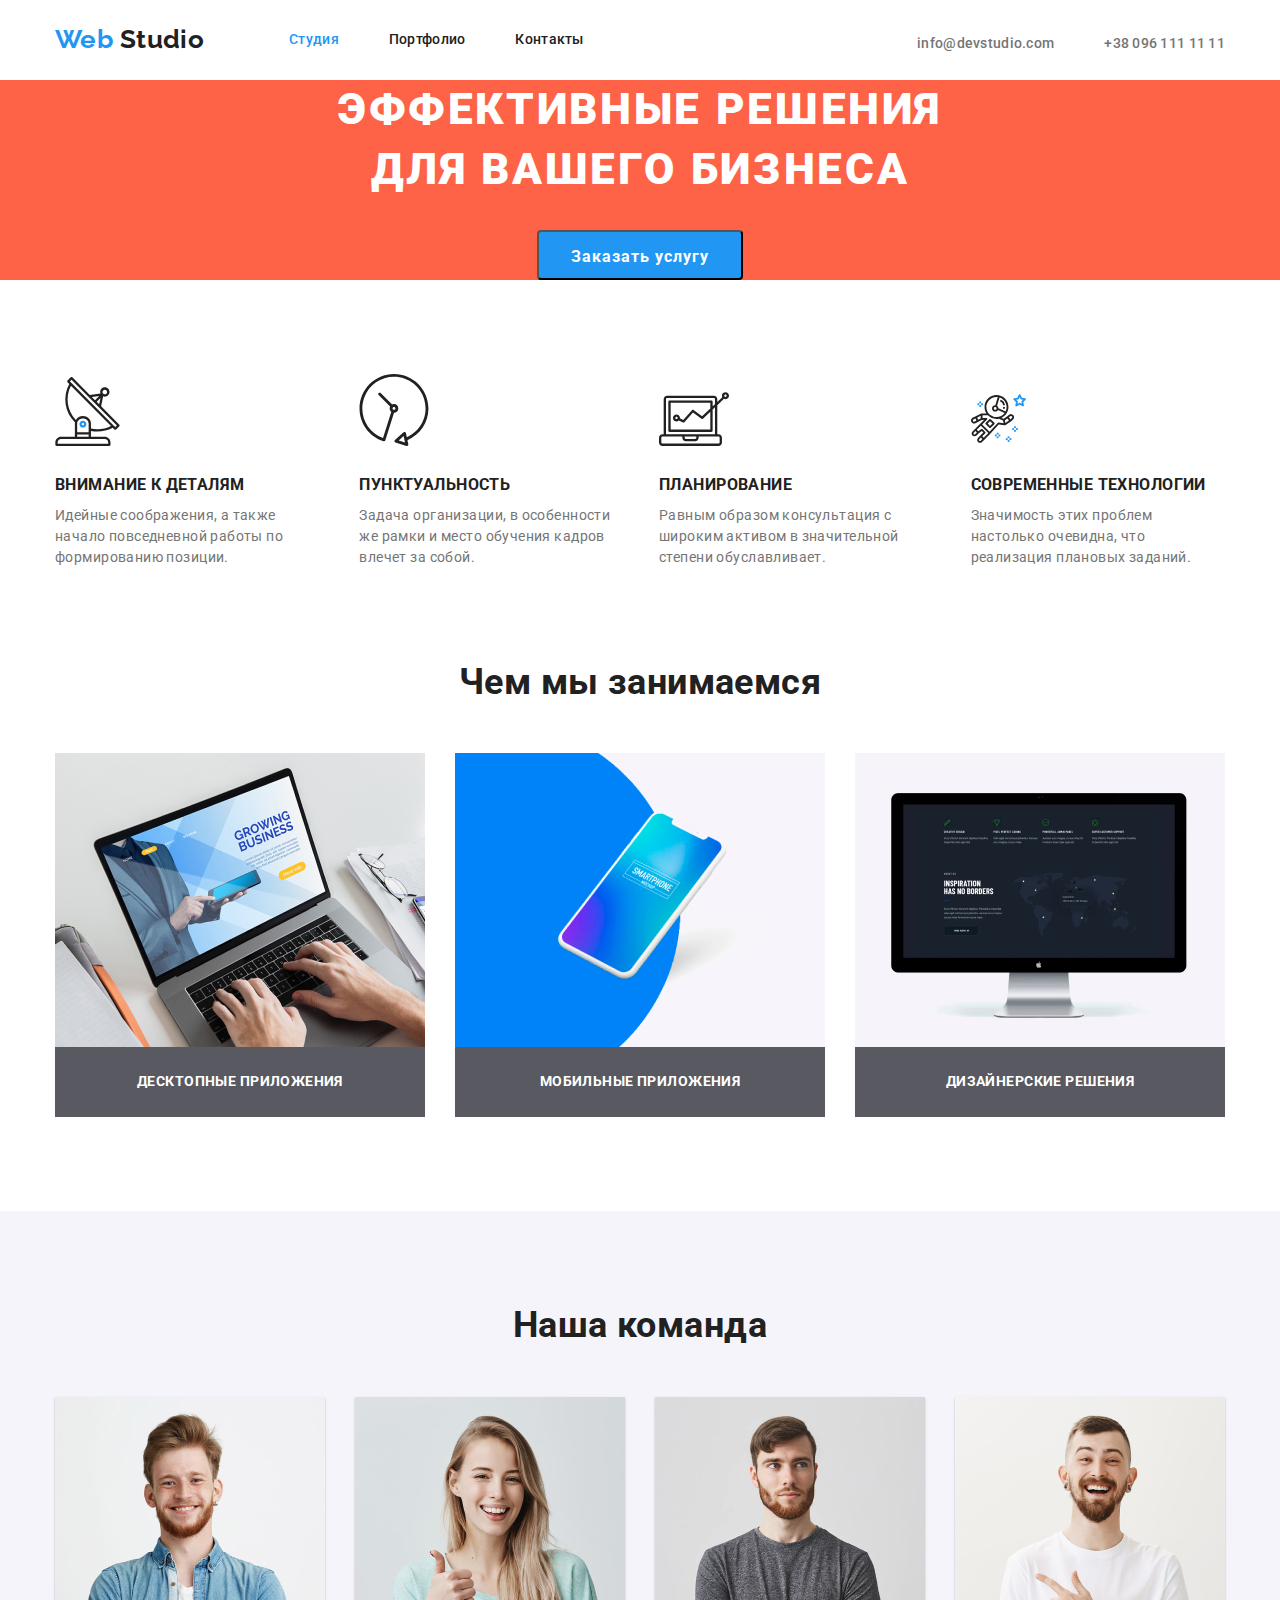
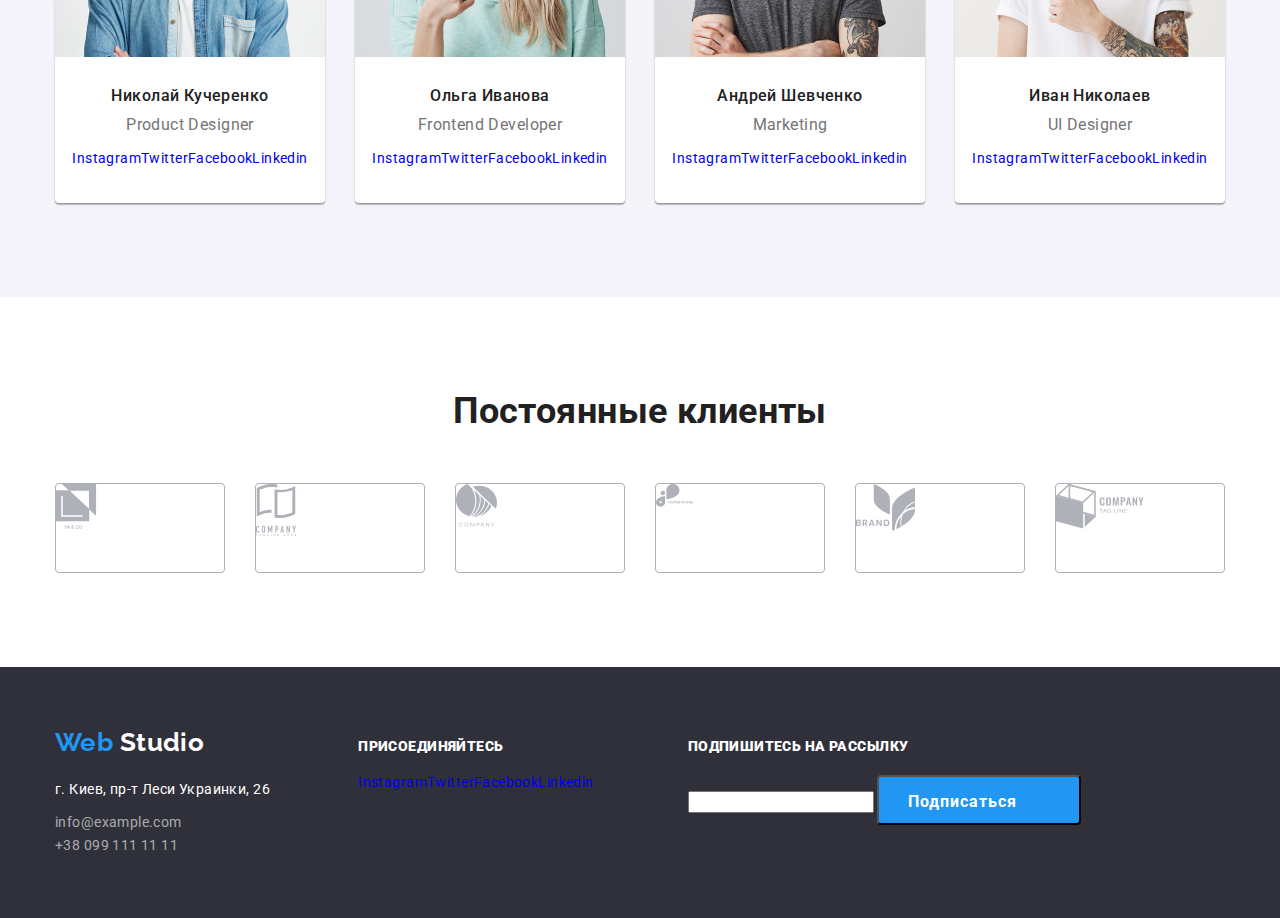
==== index.html @ 932d021e "proofs" ====
<!DOCTYPE html>
<html lang="ru">

<head>
    <meta charset="UTF-8">
    <meta name="viewport" content="width=device-width, initial-scale=1.0">
    <title>Студия</title>
    <link rel="stylesheet"
        href="https://fonts.googleapis.com/css2?family=Raleway:wght@700&family=Roboto:ital,wght@0,500;0,700;1,400&display=swap">
    <link rel="stylesheet"
        href="https://cdnjs.cloudflare.com/ajax/libs/modern-normalize/0.6.0/modern-normalize.min.css">
    <link rel="stylesheet" href="./css/style.css">

</head>

<body class="page">
    <header class="page-header">
        <div class="container main-nav">
            <nav class="page-nav">
                <a href="#" class="site-logo" lang="en">
                    <span class="site-logo-web">Web</span> Studio
                </a>
                <ul class="site-nav-list none-list">
                    <li class="site-nav-item">
                        <a href="#" class="site-nav-link current">Студия</a>
                    </li>
                    <li class="site-nav-item">
                        <a href="./portfolio.html" class="site-nav-link">Портфолио</a>
                    </li>
                    <li class="site-nav-item">
                        <a href="#" class="site-nav-link">Контакты</a>
                    </li>
                </ul>
            </nav>
            <ul class="site-navigation-contacts none-list">
                <li class="site-nav-contacts">
                    <a href="#" class="sn-contacts-link">info@devstudio.com</a>
                </li>
                <li class="site-nav-contacts">
                    <a href="#" class="sn-contacts-link">+38 096 111 11 11</a>
                </li>
            </ul>
        </div>
    </header>

    <main class="content">

        <!--Hero section-->
        <section class="hero">
            <h1 class="head-hero">
                Эффективные решения для вашего бизнеса
            </h1>
            <button class="btn">Заказать услугу</button>
        </section>

        <!--Features section-->
        <section class="features">
            <div class="container">
                <h2 class="visually-hidden">Наши приимущества</h2>
                <ul class="features-list none-list">
                    <li class="features-list-item">
                        <img src="./img-copy/antenna.svg" alt="Атенна" width="65" height="70">
                        <h3 class="features-title">Внимание к деталям</h3>
                        <p class="features-text">Идейные соображения, а также начало повседневной работы по формированию
                            позиции.</p>
                    </li>
                    <li class="features-list-item">
                        <img src="./img-copy/clock.svg" alt="Часы" width="70" height="70">
                        <h3 class="features-title">Пунктуальность</h3>
                        <p class="features-text">Задача организации, в особенности же рамки и место обучения кадров
                            влечет
                            за
                            собой.</p>
                    </li>
                    <li class="features-list-item">
                        <img src="./img-copy/comp.svg" alt="Компьютер" width="70" height="54">
                        <h3 class="features-title">Планирование</h3>
                        <p class="features-text">Равным образом консультация с широким активом в значительной степени
                            обуславливает.</p>
                    </li>
                    <li class="features-list-item">
                        <img src="./img-copy/astronaut.svg" alt="Aстронавт" width="55" height="60">
                        <h3 class="features-title">Современные технологии</h3>
                        <p class="features-text">Значимость этих проблем настолько очевидна, что реализация плановых
                            заданий.
                        </p>
                    </li>
                </ul>
            </div>
        </section>

        <!--Main content section-->
        <section class="main-content">
            <div class="container">
                <h2 class="head-title">Чем мы занимаемся</h2>
                <ul class="main-content-list none-list">
                    <li class="main-content-list-item">
                        <a href="#" class="main-content-link">
                            <img src="./img-copy/laptop.jpg" alt="Ноутбук" class="main-content-pic" height="294"
                                width="370">
                            <h3 class="main-content-title">Десктопные приложения</h3>
                        </a>
                    </li>
                    <li class="main-content-list-item">
                        <a href="#" class="main-content-link">
                            <img src="./img-copy/phone.jpg" alt="Телефон" class="main-content-pic" height="294"
                                width="370">
                            <h3 class="main-content-title">Мобильные приложения</h3>
                        </a>
                    </li>
                    <li class="main-content-list-item">
                        <a href="#" class="main-content-link">
                            <img src="./img-copy/display.jpg" alt="Монитор" class="main-content-pic" height="294"
                                width="370">
                            <h3 class="main-content-title">Дизайнерские решения</h3>
                        </a>
                    </li>
                </ul>
            </div>
        </section>

        <!--Team section-->
        <section class="team">
            <div class="container">
                <h2 class="head-title head-team">Наша команда</h2>
                <ul class="team-list none-list">
                    <li class="team-list-item">
                        <img src="./img-copy/nk.jpg" alt="Николай Кучеренко" height="260" width="270">
                        <div class="team-list-content">
                            <h3 class="team-list-name">Николай Кучеренко</h3>
                            <p lang="en" class="team-list-text">Product Designer</p>
                            <ul class="team-socials-list none-list">
                                <li class="team-socials-item">
                                    <a href="https://www.instagram.com/" class="team-social-link-item"
                                        aria-label="Ссылка на Instagram">Instagram</a>
                                </li>
                                <li class="team-socials-item">
                                    <a href="https://www.twitter.com/" class="team-social-link-item"
                                        aria-label="Ссылка на Twitter">Twitter</a>
                                </li>
                                <li class="team-socials-item">
                                    <a href="https://www.facebook.com/" class="team-social-link-item"
                                        aria-label="Ссылка на Facebook">Facebook</a>
                                </li>
                                <li class="team-socials-item">
                                    <a href="https://www.linkedin.com/" class="team-social-link-item"
                                        aria-label="Ссылка на Linkedin">Linkedin</a>
                                </li>
                            </ul>
                        </div>
                    </li>
                    <li class="team-list-item">
                        <img src="./img-copy/oi.jpg" alt="Ольга Иванова" height="260" width="270">
                        <div class="team-list-content">
                            <h3 class="team-list-name">Ольга Иванова</h3>
                            <p lang="en" class="team-list-text">Frontend Developer</p>
                            <ul class="team-socials-list none-list">
                                <li class="team-socials-item">
                                    <a href="https://www.instagram.com/" class="team-social-link-item"
                                        aria-label="Ссылка на Instagram">Instagram</a>
                                </li>
                                <li class="team-socials-item">
                                    <a href="https://www.twitter.com/" class="team-social-link-item"
                                        aria-label="Ссылка на Twitter">Twitter</a>
                                </li>
                                <li class="team-socials-item">
                                    <a href="https://www.facebook.com/" class="team-social-link-item"
                                        aria-label="Ссылка на Facebook">Facebook</a>
                                </li>
                                <li class="team-socials-item">
                                    <a href="https://www.linkedin.com/" class="team-social-link-item"
                                        aria-label="Ссылка на Linkedin">Linkedin</a>
                                </li>
                            </ul>
                        </div>
                    </li>
                    <li class="team-list-item">
                        <img src="./img-copy/ash.jpg" alt="Андрей Шевченко" height="260" width="270">
                        <div class="team-list-content">
                            <h3 class="team-list-name">Андрей Шевченко</h3>
                            <p lang="en" class="team-list-text">Marketing</p>
                            <ul class="team-socials-list none-list">
                                <li class="team-socials-item">
                                    <a href="https://www.instagram.com/" class="team-social-link-item"
                                        aria-label="Ссылка на Instagram">Instagram</a>
                                </li>
                                <li class="team-socials-item">
                                    <a href="https://www.twitter.com/" class="team-social-link-item"
                                        aria-label="Ссылка на Twitter">Twitter</a>
                                </li>
                                <li class="team-socials-item">
                                    <a href="https://www.facebook.com/" class="team-social-link-item"
                                        aria-label="Ссылка на Facebook">Facebook</a>
                                </li>
                                <li class="team-socials-item">
                                    <a href="https://www.linkedin.com/" class="team-social-link-item"
                                        aria-label="Ссылка на Linkedin">Linkedin</a>
                                </li>
                            </ul>
                        </div>
                    </li>
                    <li class="team-list-item">
                        <img src="./img-copy/in.jpg" alt="Иван Николаев" height="260" width="270">
                        <div class="team-list-content">
                            <h3 class="team-list-name">Иван Николаев</h3>
                            <p lang="en" class="team-list-text">UI Designer</p>
                            <ul class="team-socials-list none-list">
                                <li class="team-socials-item">
                                    <a href="https://www.instagram.com/" class="team-social-link-item"
                                        aria-label="Ссылка на Instagram">Instagram</a>
                                </li>
                                <li class="team-socials-item">
                                    <a href="https://www.twitter.com/" class="team-social-link-item"
                                        aria-label="Ссылка на Twitter">Twitter</a>
                                </li>
                                <li class="team-socials-item">
                                    <a href="https://www.facebook.com/" class="team-social-link-item"
                                        aria-label="Ссылка на Facebook">Facebook</a>
                                </li>
                                <li class="team-socials-item">
                                    <a href="https://www.linkedin.com/" class="team-social-link-item"
                                        aria-label="Ссылка на Linkedin">Linkedin</a>
                                </li>
                            </ul>
                        </div>
                    </li>
                </ul>
            </div>
        </section>

        <section class="customers">
            <div class="container">
                <h2 class="head-title">Постоянные клиенты</h2>
                <ul class="customers-list none-list">
                    <li class="customers-list-item">
                        <a href="#" class="customers-list-link">
                            <img src="./img-copy/logo_square.svg" alt="Логотип компании-1" height="49" width="44">
                        </a>
                    </li>
                    <li class="customers-list-item">
                        <a href="#" class="customers-list-link">
                            <img src="./img-copy/logo_book.svg" alt="Логотип компании-2" height="52" width="40">
                        </a>
                    </li>
                    <li class="customers-list-item">
                        <a href="#" class="customers-list-link">
                            <img src="./img-copy/logo_cube.svg" alt="Логотип компании-3" height="42" width="41">
                        </a>
                    </li>
                    <li class="customers-list-item">
                        <a href="#" class="customers-list-link">
                            <img src="./img-copy/logo_drop.svg" alt="Логотип компании-4" height="49" width="44">
                        </a>
                    </li>
                    <li class="customers-list-item">
                        <a href="#" class="customers-list-link">
                            <img src="./img-copy/logo_leaf.svg" alt="Логотип компании-5" height="47" width="59">
                        </a>
                    </li>
                    <li class="customers-list-item">
                        <a href="#" class="customers-list-link">
                            <img src="./img-copy/logo_geo.svg" alt="Логотип компании-6" height="45" width="88">
                        </a>
                    </li>
                </ul>
            </div>
        </section>
    </main>

    <footer class="page-footer">
        <div class="container main-footer">
            <div class="footer-contacts">
                <a href="#" class="site-logo bottom" lang="en">
                    <span class="site-logo-web">Web</span> Studio
                </a>
                <address lang="ru">
                    <p class="adress-street">
                        г. Киев, пр-т Леси Украинки, 26 <br>
                    </p>
                    <p class="address-contacts">
                        info@example.com <br>
                        +38 099 111 11 11 <br>
                    </p>
                </address>
            </div>

            <div class="footer-socials">
                <p class="footer-text">
                    <b>Присоединяйтесь</b>
                </p>
                <ul class="footer-socials-list none-list">
                    <li class="team-socials-item">
                        <a href="https://www.instagram.com/" class="footer-social-link-item"
                            aria-label=" Ссылка на Instagram">Instagram</a>
                    </li>
                    <li class="team-socials-item">
                        <a href="https://www.twitter.com/" class="footer-social-link-item"
                            aria-label="Ссылка на Twitter">Twitter</a>
                    </li>
                    <li class="team-socials-item">
                        <a href="https://www.facebook.com/" class="footer-social-link-item"
                            aria-label="Ссылка на Facebook">Facebook</a>
                    </li>
                    <li class="team-socials-item">
                        <a href="https://www.linkedin.com/" class="footer-social-link-item"
                            aria-label="Ссылка на Linkedin">Linkedin</a>
                    </li>
                </ul>
            </div>

            <div class="Sign-up">
                <p class="footer-text">
                    <b>Подпишитесь на рассылку</b>
                </p>
                <form action="mail.php">
                    <input type="text" name="E-mail" id="E-mail">
                    <button class="button-sign-up btn">Подписаться</button>
                    <!-- <input type="submit" class="form-text" value="Подписаться"> -->
                </form>
            </div>
        </div>
    </footer>
</body>

</html>
---- css/style.css ----
:root {
--hover-color: #2196F3;
--accent-color:  #FFFFFF;
--primary-text-color: #212121;
--secondary-text-color:#FFFFFF;
--text-color: #757575;
}

body {
color: #212121;
font-family: Roboto, sans-serif;
font-style: normal;
font-size: 14px;
letter-spacing: 0.03em;
line-height: 1.14;
background-color: var(--accent-color);
}

.container {
    padding-left: 15px;
    padding-right: 15px;
    width: 1200px;
    margin: 0 auto;
}

.none-list {
    list-style: none;
    padding: 0;
    margin: 0;
}

p {
    margin: 0;
    padding: 0;
}

img {
    max-width: 100%;
    height: auto;
    display: block;
}

.visually-hidden:not(:focus):not(:active),
input[type="checkbox"].visually-hidden,
input[type="radio"].visually-hidden {
    position: absolute;

    width: 1px;
    height: 1px;
    margin: -1px;
    border: 0;
    padding: 0;

    /* white-space: nowrap;

    clip-path: inset (100%);
    clip: rect(0 0 0 0);
    overflow: hidden; */
    clip:rect(0 0 0 0);
    overflow: hidden;
}

/* Site nav */

.page-header a {
    text-decoration: none;
}

/* .page-nav a{
text-decoration: none;
} */

/* .site-navigation-contacts a{
text-decoration: none;
} */

.site-logo {
display: block;
margin-right: 85px;
/* padding-top: 24px;
padding-bottom: 25px; */

text-decoration: none;
font-family: Raleway, sans-serif;
font-weight: 700;
font-size: 26px;
line-height: 1.2;
color: var(--primary-text-color);
}

.site-logo-web {
color: #2196F3;  
}

.site-nav-item a{
color: var(--primary-text-color); 
font-weight: 500;
letter-spacing: 0.02em;
}

.site-nav-link:hover, 
.site-nav-link:focus {
color: var(--hover-color);
}

.site-nav-list .site-nav-link.current { 
color: var(--hover-color);
}

.site-nav-contacts a {
font-weight: 500;
color: var(--text-color);
letter-spacing: 0.02em;
}

.sn-contacts-link:hover,
.sn-contacts-link:focus {
color: var(--hover-color);
}


.site-nav-list li {
    margin-right: 50px;
}

.site-nav-link  {
    display: block;
    padding-top: 32px;
    padding-bottom: 32px;
}


.site-nav-contacts + .site-nav-contacts {
    margin-left: 50px;
}

.site-nav-list {
    display: flex;
    align-items: center;
}

.site-navigation-contacts {
    display: flex;
    margin-left: auto;
    align-items: center;
}

.page-nav {
    display: flex;
    align-items: center;
}

.main-nav {
display: flex;
align-items: baseline;
}

/* Section Hero */

.head-hero {
width: 696px;
height: 120px;
margin: 0 auto 30px; 

font-weight: 900;
font-size: 44px;
line-height: 1.36;
text-align: center;
text-transform: uppercase;
letter-spacing: 0.06em;
color: var(--secondary-text-color);
}

.hero {
background-color: tomato;
text-align: center;
}


.btn {
min-width: 200px;
height: 50px;
padding: 10px 32px;
display: inline-block;

color: var(--secondary-text-color);
font-weight: 700;
font-size: 16px;
line-height: 1.86;
text-align: center;
letter-spacing: 0.06em;

border-radius: 4px;
background-color: var(--hover-color);
}

.button-sign-up {
padding: 10px 62px 10px 29px;
}

/* Features section */

.features {
    padding-bottom: 94px;
    padding-top: 94px;
}


.features-list-item {
width: calc((100%-60px)/4);
margin-right: 30px;
}

.features-list {
    display: flex;
    align-items: baseline;
    /* justify-content: space-between; */
}

.features-title {
font-weight: 700;
/* line-height: 1.14; */
text-transform: uppercase;
/* color: var(--primary-text-color); */
margin: 30px 0 10px;
}

.features-text {
line-height: 1.5;
color: var(--text-color);
margin: 0;
}

/* Main-content section */

.main-content {
    padding-bottom:  94px ;
}

.main-content-list {
    display: flex;
    /* justify-content: space-between; */
}


.main-content-list-item {
/* width: 370px; */
width: calc((100%-60px)/3);
margin-right: 30px;
} 

.features-list-item:last-child,
.main-content-list-item:last-child,
.team-list-item:last-child,
/* .customers-list-item:last-child, */
.site-nav-item:last-child {
margin-right: 0;
}

.head-title {
margin: 0 auto 50px;

font-weight: 700;
font-size: 36px;
line-height: 1.16;
text-align: center;
}

.main-content-title {
margin: 0 auto;
padding-top: 27px;
padding-bottom: 27px;

font-size: 14px;
font-weight: 700;
text-align: center;
text-transform: uppercase;
color: var(--secondary-text-color);

background-color: rgba(47, 48, 58, 0.8);
}

.main-content-link {
text-decoration: none;
display: inline-block;
}

/* Section team */

.team {
    padding-top: 94px;
    padding-bottom: 94px;

    background-color: #F5F4FA;
}


.team-list {
    display: flex;
    /* justify-content: space-between; */
}



.team-social-link-item {
text-decoration: none;
}

.team-list-content {
    padding-top: 30px; 
    padding-bottom: 36px; 
} 

.team-list-name {
margin: 0;
margin-bottom: 10px;

font-weight: 500;
font-size: 16px;
line-height: 1.18;
color: var(--primary-text-color);
}

.team-list-text {
margin: 10px auto 16px;

font-size: 16px;
line-height: 1.18;
color: var(--text-color);
}

.team-social-link-item:hover,
.team-social-link-item:focus {
background-color: var(--hover-color);
}

.team-list-item {
box-sizing: border-box;
width: calc((100%-90px)/4);
margin-right: 30px;
/* width: 270px; */

border-radius: 0px 0px 4px 4px;
box-shadow: 0px 2px 1px rgba(0, 0, 0, 0.2), 0px 1px 1px rgba(0, 0, 0, 0.14), 0px 1px 3px rgba(0, 0, 0, 0.12);
background-color: var(--accent-color);
text-align: center;
}

.team-socials-list {
    display: flex;
    justify-content: center;
}

/* Section customers*/

.customers {
    padding-bottom: 94px;
    padding-top: 94px;
}

.customers-list {
    display: flex;
    align-items: center;
    justify-content: space-between;
}

.customers-list-item {
    width:170px;
    height: 90px;
    border-radius: 4px;
    border: 1px solid #AFB1B8;
    /* margin-right: 30px; */
}


.customers-list-link:hover,
.customers-list-link:focus {
background-color: var(--hover-color);
}

/* Footer*/

.footer-contacts {
    margin-right: 69px;
    display: flex;
    flex-direction: column;
}


.main-footer.container {
    display: flex;
    align-items: baseline;
    /* justify-content: space-between; */
    padding-top: 60px;
    padding-bottom: 60px;
}

footer {
background-color:#2F303A;
}

.site-logo.bottom {
display: block;
margin-bottom: 20px;
padding: 0;

color: var(--secondary-text-color);
}

.adress-street {
margin-bottom: 9px;

font-style: normal;
font-weight: 400;
line-height: 1.7;
color: var(--secondary-text-color);
}

.address-contacts {
font-style: normal;
font-weight: 400;
line-height: 1.7;
color: rgba(255, 255, 255, 0.6);
}

.footer-socials {
margin-right: 94px;
}

.footer-socials-list a {
text-decoration: none;
}

.footer-socials-list {
    display: flex;
    justify-content: space-between;
}

.footer-social-link-item:hover,
.footer-social-link-item:focus {
background-color: var(--hover-color);
}

.footer-text {
margin-bottom: 20px;

font-weight: 700;
text-transform: uppercase;
color: var(--secondary-text-color);
}


.form-text {
font-weight: 700;
font-size: 16px;
line-height: 1.86;
letter-spacing: 0.06em;
color: var(--secondary-text-color);
}

.sign-up {
margin-top: 72px;
margin-bottom: 94px;
margin-right: 216px;
}

/* PORTFOLIO PAGE */

/*port-menu section*/

.port-content {
    padding-top: 94px;
    padding-bottom: 94px;
}

.port-menu-list {
    /* padding-bottom: 16px; */
    margin-bottom: 50px;
    display: flex;
    justify-content: center;
}


button {
min-width: 73px;
padding: 6px 22px;

font-family: inherit;
font-weight: 500;
font-size: 16px;
line-height: 1.62;
text-align: center;
color: var(--primary-text-color);
background-color: #F5F4FA;
letter-spacing: 0.03em;
}

.port-menu-list-item {
margin-right: 8px;
}

.port-menu-list-item:last-child {
    margin-right: 0;
}


button:hover,
button:focus {
background-color: var(--hover-color);
color: var(--secondary-text-color);
cursor: pointer; 
}

.example-list {
display: flex;
flex-wrap: wrap;
/* margin: -15px; */
}

.example-list-item:nth-child(3n+3) {
margin-right: 0;
}

.example-list-item.example-list-content{
width: calc((100%-60px)/3);
}

.example-list-item {
    /* width: 370px; */
margin-right: 30px;
margin-bottom: 30px;

background: var(--accent-color);
overflow: hidden;   
}

.example-list-item:nth-last-child(-n+3) {
margin-bottom: 0;
}

.example-list a {
display: block;
text-decoration: none;
}


.example-list-content {
padding: 20px 24px;
border-bottom: 1px solid #EEEEEE;
border-right: 1px solid #EEEEEE;
border-left: 1px solid #EEEEEE;
box-shadow: 1px 4px 6px rgba(0, 0, 0, 0.16), 0px 4px 4px rgba(0, 0, 0, 0.06), 0px 1px 1px rgba(0, 0, 0, 0.12);
}

.example-list-title {
margin: 0 0 4px 0;

font-weight: 700;
font-size: 18px;
line-height: 2;
letter-spacing: 0.06em;
color: var(--primary-text-color);
}

.example-list-text {
font-size: 16px;
line-height: 1.88;
color: var(--text-color);
}

.animation {
font-size: 18px;
line-height: 1.56;
color: #FFFFFF;
background-color: rgba(33, 150, 243, 0.9);
}

/* .example-list-item:hover .example-list-title {
color: rgba(33, 150, 243, 0.9);
} */
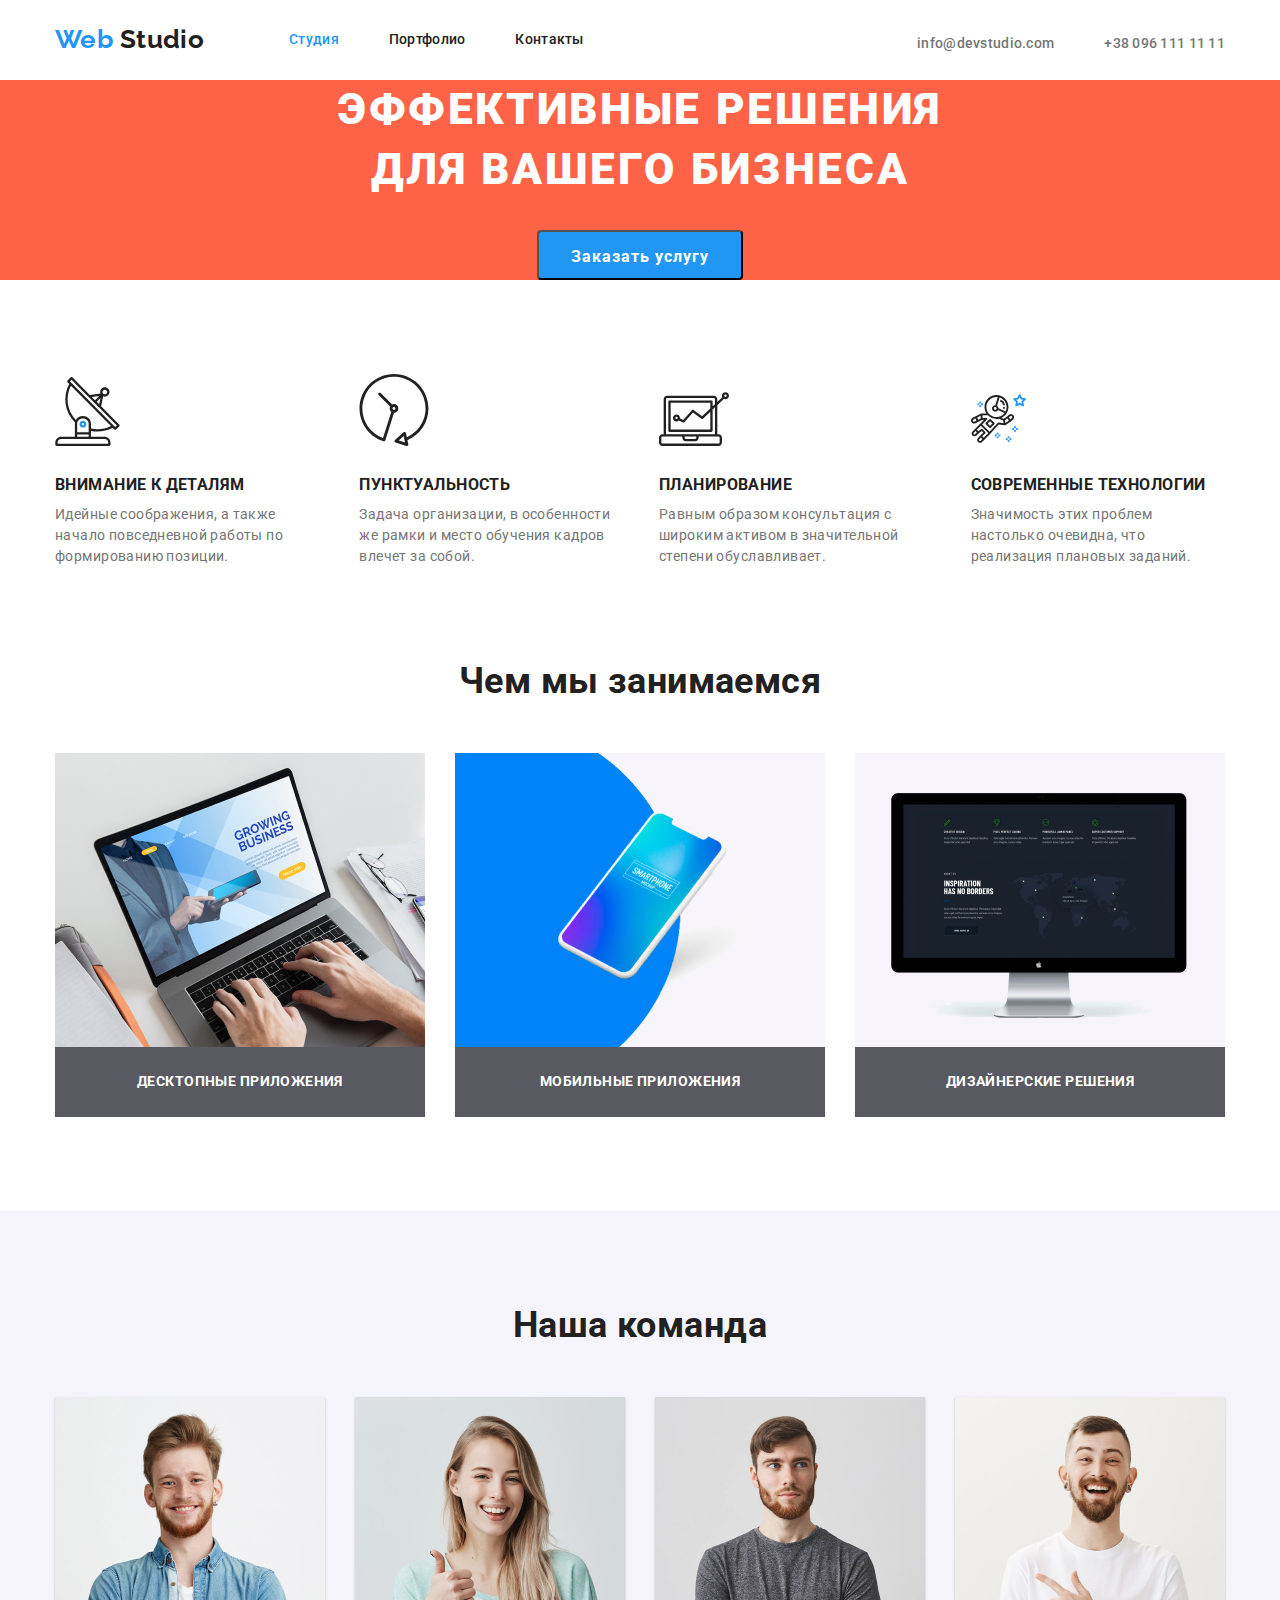
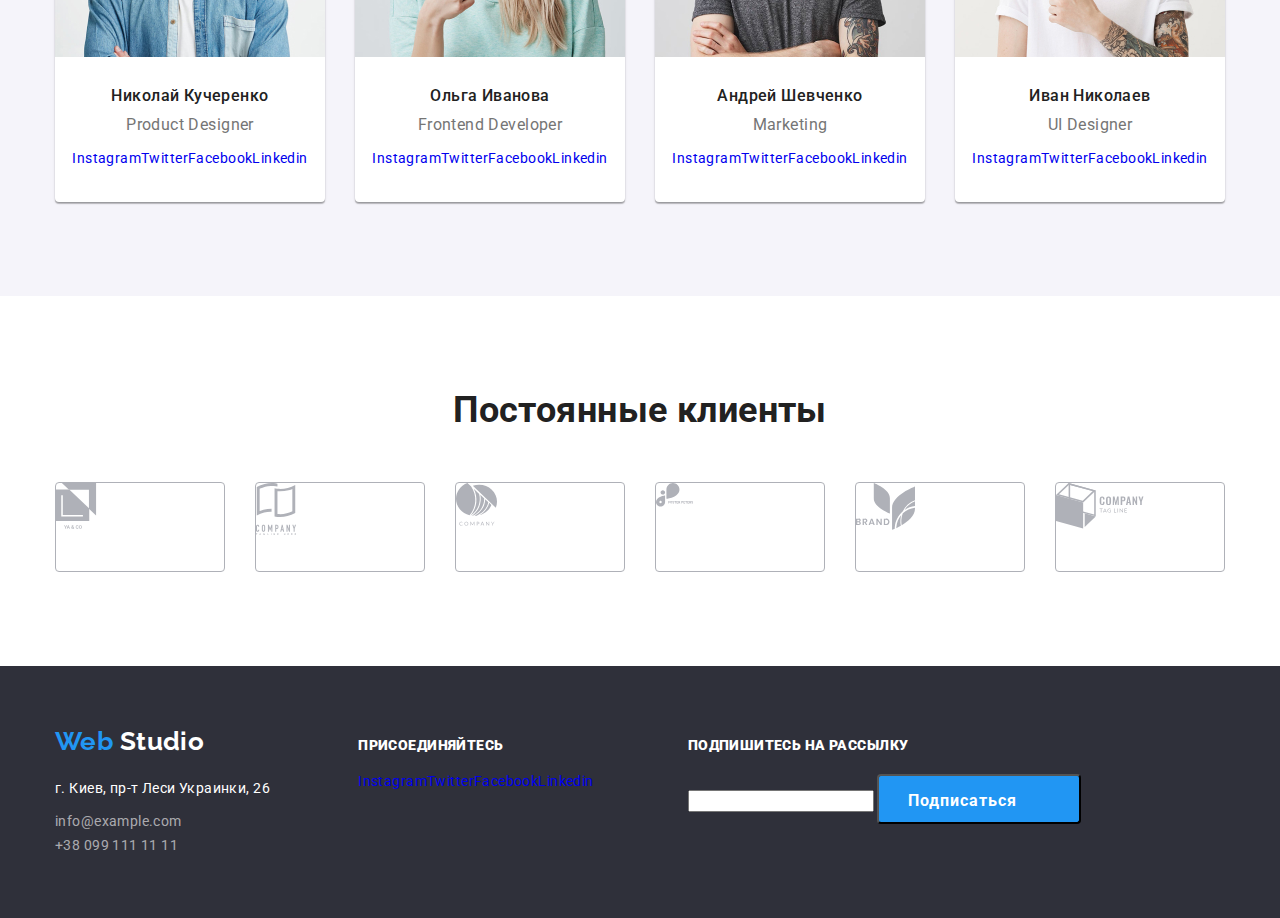
==== commit 1da20a63: "new" ====
--- a/index.html
+++ b/index.html
@@ -54,7 +54,7 @@
         </section>
 
         <!--Features section-->
-        <section class="features">
+        <section class="section">
             <div class="container">
                 <h2 class="visually-hidden">Наши приимущества</h2>
                 <ul class="features-list none-list">
@@ -90,7 +90,7 @@
         </section>
 
         <!--Main content section-->
-        <section class="main-content">
+        <section class="section main-content">
             <div class="container">
                 <h2 class="head-title">Чем мы занимаемся</h2>
                 <ul class="main-content-list none-list">
@@ -120,7 +120,7 @@
         </section>
 
         <!--Team section-->
-        <section class="team">
+        <section class="team section">
             <div class="container">
                 <h2 class="head-title head-team">Наша команда</h2>
                 <ul class="team-list none-list">
@@ -228,7 +228,7 @@
             </div>
         </section>
 
-        <section class="customers">
+        <section class="section">
             <div class="container">
                 <h2 class="head-title">Постоянные клиенты</h2>
                 <ul class="customers-list none-list">
--- a/css/style.css
+++ b/css/style.css
@@ -160,7 +160,7 @@
 
 .head-hero {
 width: 696px;
-height: 120px;
+/* height: 120px; */
 margin: 0 auto 30px; 
 
 font-weight: 900;
@@ -201,7 +201,7 @@
 
 /* Features section */
 
-.features {
+.section {
     padding-bottom: 94px;
     padding-top: 94px;
 }
@@ -234,8 +234,8 @@
 
 /* Main-content section */
 
-.main-content {
-    padding-bottom:  94px ;
+.section.main-content {
+    padding-top: 0; 
 }
 
 .main-content-list {
@@ -288,10 +288,7 @@
 
 /* Section team */
 
-.team {
-    padding-top: 94px;
-    padding-bottom: 94px;
-
+.team.section {
     background-color: #F5F4FA;
 }
 
@@ -323,7 +320,7 @@
 }
 
 .team-list-text {
-margin: 10px auto 16px;
+margin-bottom:  16px;
 
 font-size: 16px;
 line-height: 1.18;
@@ -469,11 +466,6 @@
 
 /*port-menu section*/
 
-.port-content {
-    padding-top: 94px;
-    padding-bottom: 94px;
-}
-
 .port-menu-list {
     /* padding-bottom: 16px; */
     margin-bottom: 50px;
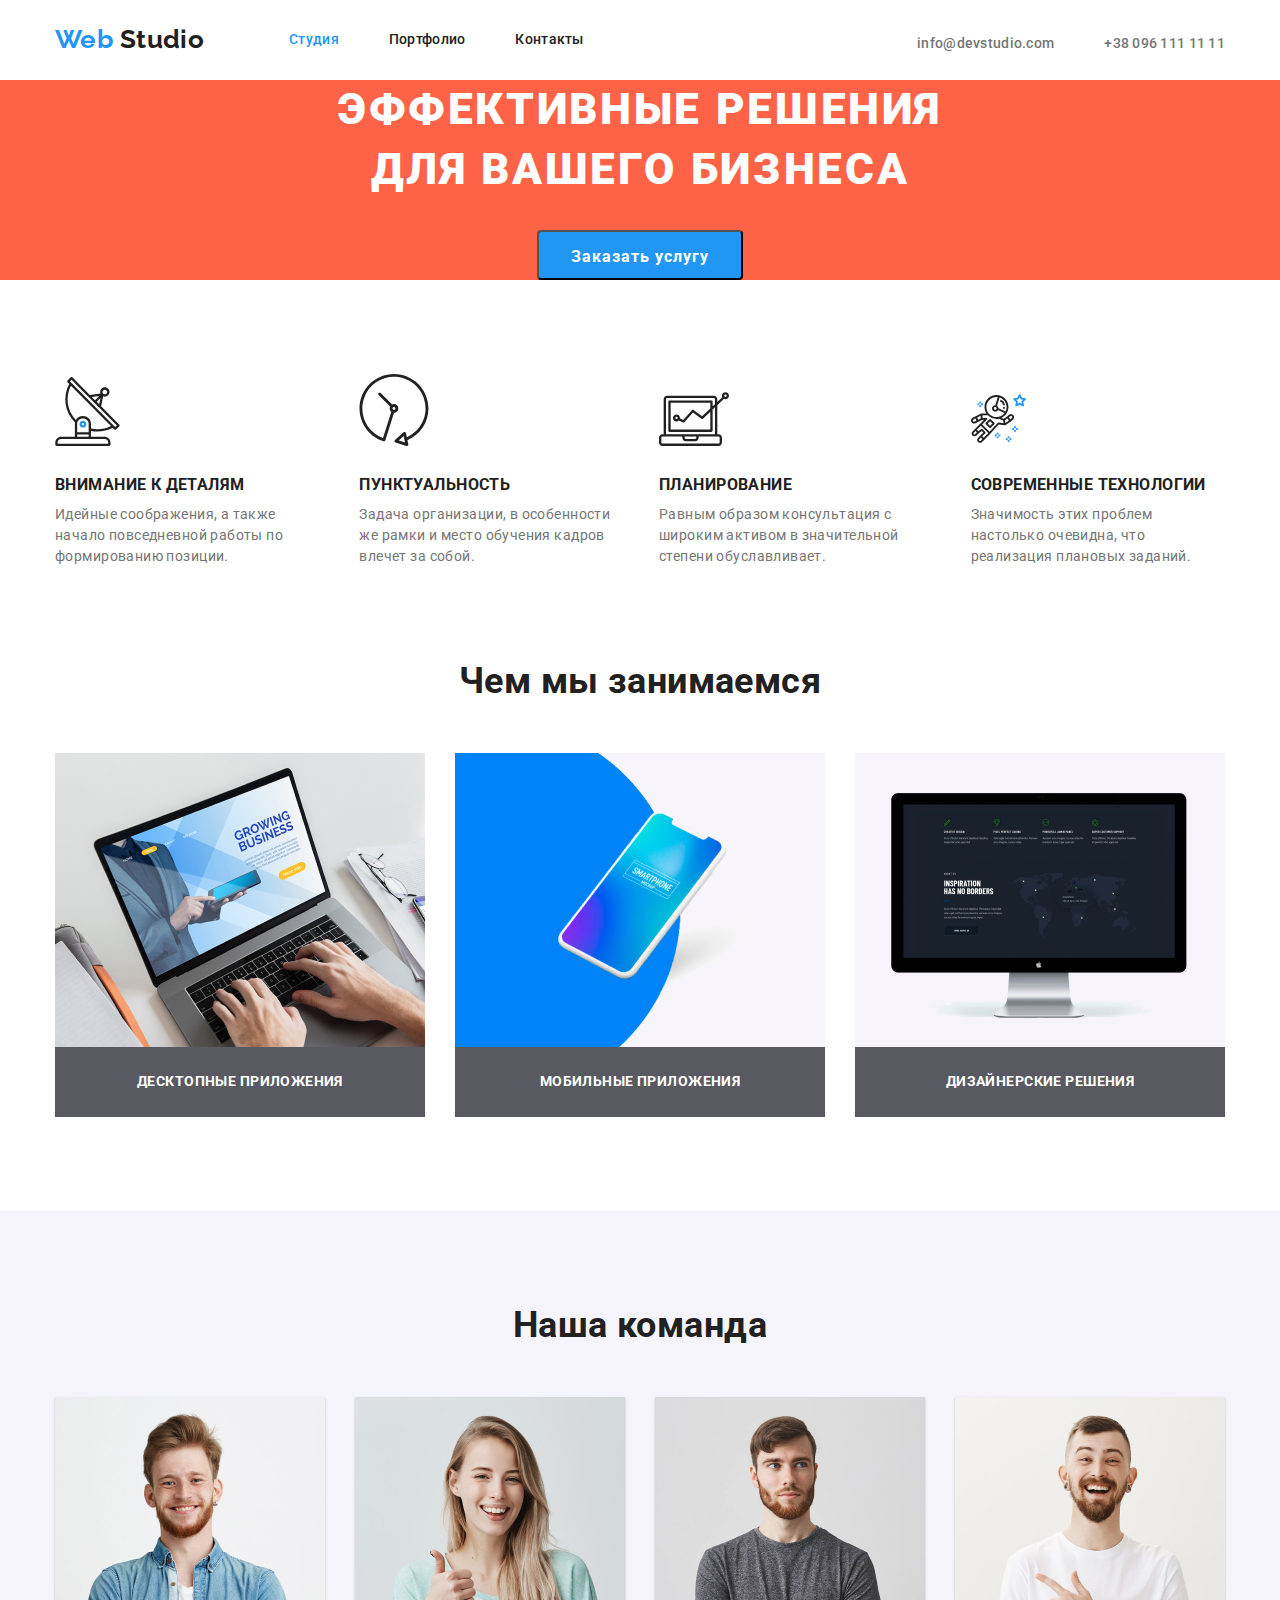
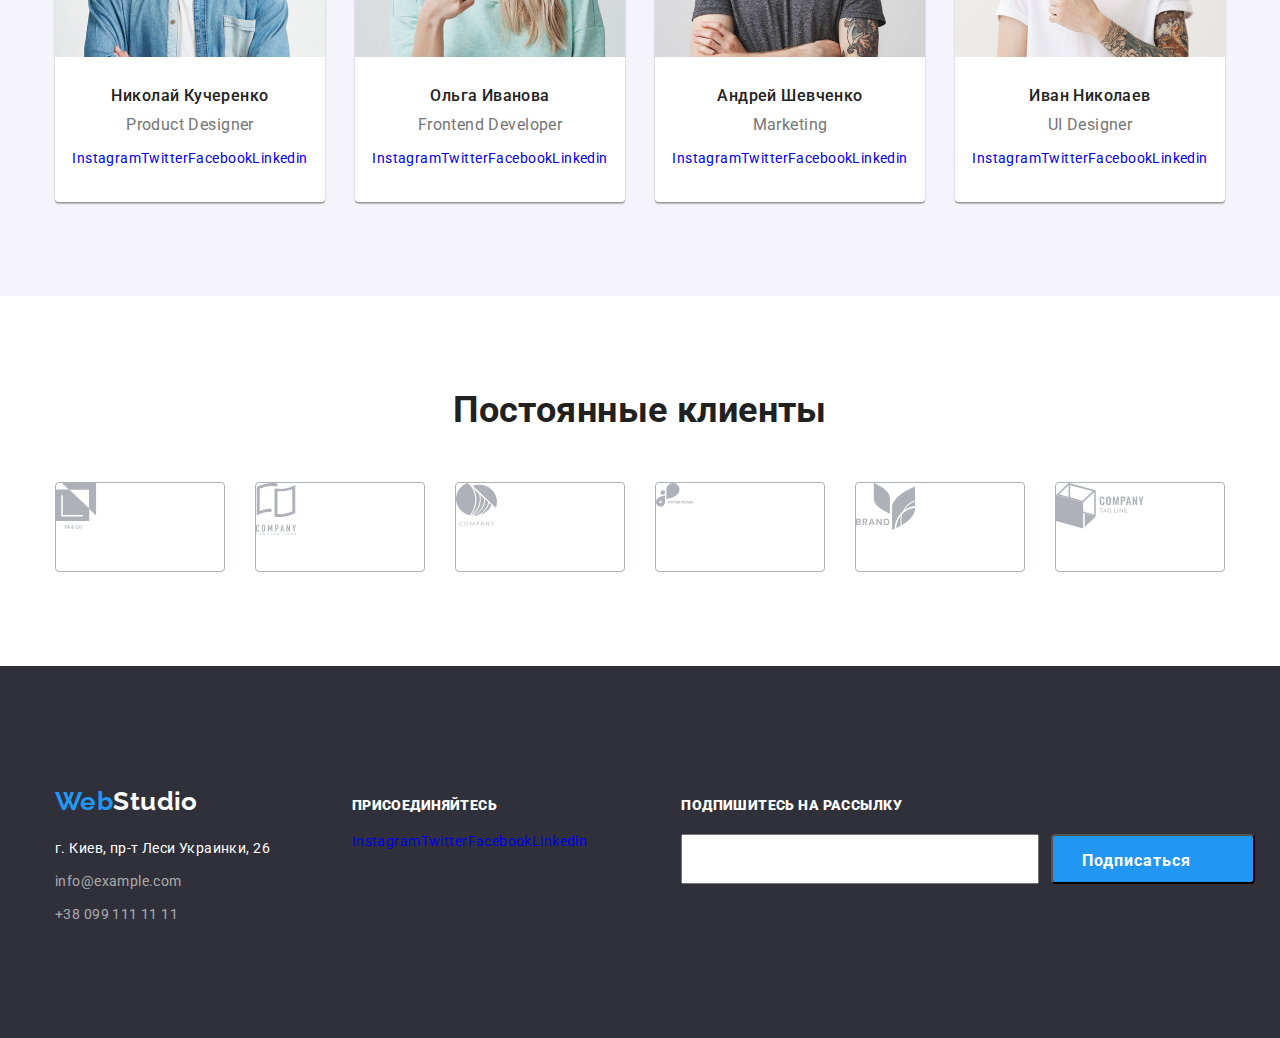
==== commit 28c34729: "new" ====
--- a/index.html
+++ b/index.html
@@ -277,10 +277,12 @@
                     <p class="adress-street">
                         г. Киев, пр-т Леси Украинки, 26 <br>
                     </p>
-                    <p class="address-contacts">
-                        info@example.com <br>
-                        +38 099 111 11 11 <br>
-                    </p>
+                    <a href="#" class="address-link mail">
+                        info@example.com
+                    </a>
+                    <a href="#" class="address-link">
+                        +38 099 111 11 11
+                    </a>
                 </address>
             </div>
 
@@ -308,7 +310,7 @@
                 </ul>
             </div>
 
-            <div class="Sign-up">
+            <div class="sign-up">
                 <p class="footer-text">
                     <b>Подпишитесь на рассылку</b>
                 </p>
--- a/css/style.css
+++ b/css/style.css
@@ -388,7 +388,6 @@
 .main-footer.container {
     display: flex;
     align-items: baseline;
-    /* justify-content: space-between; */
     padding-top: 60px;
     padding-bottom: 60px;
 }
@@ -398,7 +397,7 @@
 }
 
 .site-logo.bottom {
-display: block;
+display: flex;
 margin-bottom: 20px;
 padding: 0;
 
@@ -414,13 +413,20 @@
 color: var(--secondary-text-color);
 }
 
-.address-contacts {
+.address-link {
+display: flex;
+text-decoration: none;
+
 font-style: normal;
 font-weight: 400;
 line-height: 1.7;
 color: rgba(255, 255, 255, 0.6);
 }
 
+.mail {
+    margin-bottom: 9px;
+}
+
 .footer-socials {
 margin-right: 94px;
 }
@@ -454,6 +460,16 @@
 line-height: 1.86;
 letter-spacing: 0.06em;
 color: var(--secondary-text-color);
+}
+
+form {
+    display: flex;
+}
+
+input {
+    width: 358px;
+    height: 50px;
+    margin-right: 12px;
 }
 
 .sign-up {
